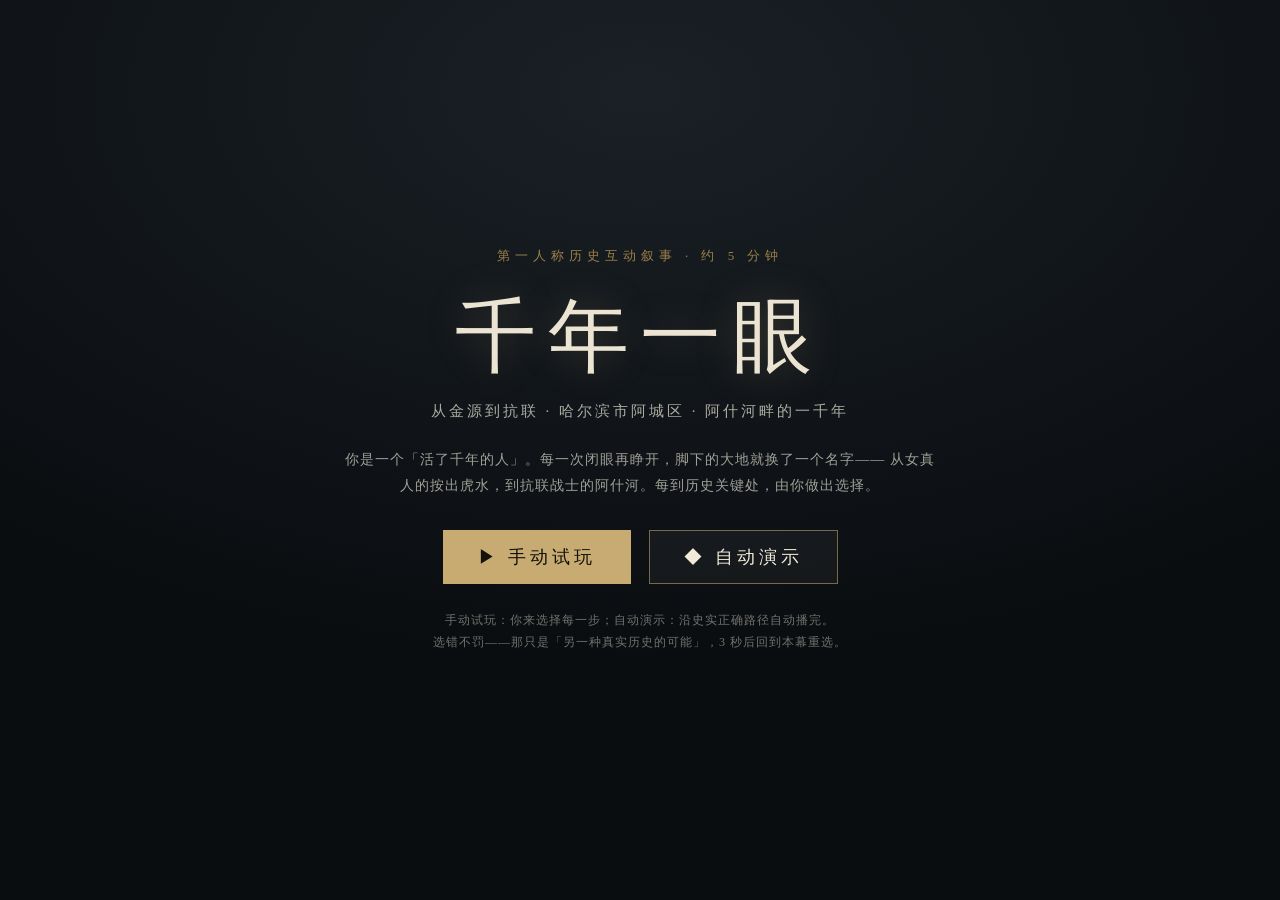
==== game/index.html @ 520c4a63 "fix: window compat & cache bust for act1_3" ====
<!DOCTYPE html>
<html lang="zh-CN">
<head>
<meta charset="UTF-8">
<meta name="viewport" content="width=device-width, initial-scale=1.0, viewport-fit=cover">
<title>千年一眼 · 从金源到抗联</title>
<link rel="stylesheet" href="style.css">
</head>
<body>

<div id="app">
  <!-- 程序化氛围背景（可被 AI 图片替换） -->
  <div id="bg">
    <div id="bgGrad"></div>
    <div id="bgTexture"></div>
    <div id="particles"></div>
  </div>

  <!-- 电影黑边 -->
  <div class="bar top"></div>
  <div class="bar bottom"></div>

  <!-- 场景文字区 -->
  <section id="scene">
    <div id="actTag"></div>
    <div id="speaker"></div>
    <div id="line"></div>
    <div id="sub"></div>
  </section>

  <!-- HUD -->
  <header id="hud">
    <div id="era" class="mono">— · —</div>
    <div id="modeTag"></div>
    <button id="restartBtn" title="回到主菜单">主菜单</button>
  </header>
  <footer id="hudFoot">
    <div id="factbar"></div>
    <div id="plaque">史实依据：金上京遗址 · 玉泉酒厂 · 金代铜镜 · 何延川烈士纪念馆</div>
  </footer>

  <!-- 继续按钮（手动模式） -->
  <button id="nextBtn">▼ 继续</button>

  <!-- 选项区 -->
  <div id="choices"></div>

  <!-- 主菜单 -->
  <div class="overlay" id="menuOverlay">
    <div class="menuBox">
      <div class="menuEyebrow">第一人称历史互动叙事 · 约 5 分钟</div>
      <h1 class="menuTitle">千年一眼</h1>
      <div class="menuSub">从金源到抗联 · 哈尔滨市阿城区 · 阿什河畔的一千年</div>
      <div class="menuIntro">
        你是一个「活了千年的人」。每一次闭眼再睁开，脚下的大地就换了一个名字——
        从女真人的按出虎水，到抗联战士的阿什河。每到历史关键处，由你做出选择。
      </div>
      <div class="menuBtns">
        <button class="bigBtn primary" id="btnManual">▶ 手动试玩</button>
        <button class="bigBtn" id="btnAuto">◆ 自动演示</button>
      </div>
      <div class="menuTip">手动试玩：你来选择每一步；自动演示：沿史实正确路径自动播完。<br>
      选错不罚——那只是「另一种真实历史的可能」，3 秒后回到本幕重选。</div>
    </div>
  </div>

  <!-- 转场黑幕白字 -->
  <div class="overlay" id="transitionOverlay"><div id="transitionText"></div></div>

  <!-- 结局画面 -->
  <div class="overlay" id="endingOverlay">
    <div class="endingBox">
      <div id="endingTag"></div>
      <div id="endingTitle"></div>
      <div id="endingVoice"></div>
      <div id="endingCount"></div>
    </div>
  </div>

  <!-- 片尾 -->
  <div class="overlay" id="creditOverlay">
    <div class="creditBox">
      <div class="creditBig">千年一眼 · 家国永续</div>
      <div class="creditMid">古人筑城立根，先烈浴血守国，我们薪火相传。<br>这就是阿什河的故事，这就是中国的故事。</div>
      <div class="creditFoot">哈尔滨市阿城区 · 金源文化 · 东北抗联文化<br>《千年一眼：从金源到抗联》· 大学生创新创业大赛演示版</div>
    </div>
  </div>
</div>

<script src="data.js"></script>
<script src="game.js"></script>
</body>
</html>
---- game/style.css ----
/* ============ 千年一眼 · 本地互动演示 样式 ============ */
:root {
  --gold: #d8b97a;
  --gold-dim: #9c8048;
  --paper: #ece4d2;
  --ink: #12100c;
  --red: #a0483a;
  --bg-a: #10141a;
  --bg-b: #222a33;
}

* { margin: 0; padding: 0; box-sizing: border-box; }

html, body {
  width: 100%; height: 100%;
  overflow: hidden;
  background: #000;
}

body {
  font-family: "Songti SC", "SimSun", "Noto Serif SC", "STSong", serif;
  color: #f2ead9;
  -webkit-font-smoothing: antialiased;
}

#app { position: fixed; inset: 0; }

.mono { font-family: "Consolas", "Menlo", monospace; letter-spacing: 1px; }

/* ---------- 氛围背景 ---------- */
#bg { position: absolute; inset: 0; z-index: 0; }
/* AI 图片背景层：data.js 的 frames[].img 填入路径后自动启用 */
#bgImg {
  position: absolute; inset: 0; z-index: 1; opacity: 0;
  background-size: cover; background-position: center;
  transition: opacity 1.2s ease;
}
#bgImg.on { opacity: 1; }
.hidden { display: none !important; }
#bgGrad {
  position: absolute; inset: -5%;
  background:
    radial-gradient(120% 90% at 50% 20%, var(--sky) 0%, var(--sky2) 42%, var(--deep) 100%);
  transition: background 1.2s ease;
}
#bgTexture {
  position: absolute; inset: 0;
  opacity: .35;
  background-image:
    repeating-linear-gradient(0deg, rgba(255,255,255,.012) 0 1px, transparent 1px 3px),
    repeating-linear-gradient(90deg, rgba(255,255,255,.008) 0 1px, transparent 1px 5px);
  mix-blend-mode: overlay;
}
#vignette {
  position: absolute; inset: 0; z-index: 2; pointer-events: none;
  background: radial-gradient(120% 100% at 50% 40%, transparent 45%, rgba(0,0,0,.55) 100%);
}
#app::after {
  content: ""; position: absolute; inset: 0; z-index: 3; pointer-events: none;
  background: radial-gradient(120% 100% at 50% 42%, transparent 46%, rgba(0,0,0,.6) 100%);
}

/* 粒子层 */
#particles { position: absolute; inset: 0; z-index: 2; overflow: hidden; pointer-events: none; }
.p { position: absolute; bottom: -3vh; border-radius: 50%; opacity: 0; animation-name: floatUp; animation-iteration-count: infinite; animation-timing-function: linear; }
body.mood-snow .p { background: #fff; box-shadow: 0 0 6px rgba(255,255,255,.4); }
body.mood-rain .p { background: rgba(200,215,230,.5); width: 1px !important; height: 26px !important; border-radius: 0; animation-name: fallRain; }
body.mood-dust .p { background: rgba(190,170,130,.35); box-shadow: none; }
body.mood-ember .p { background: rgba(255,190,90,.55); box-shadow: 0 0 8px rgba(255,170,60,.5); }
body.mood-light .p { background: rgba(255,240,200,.5); box-shadow: 0 0 10px rgba(255,230,170,.5); }
body.mood-mist .p { background: rgba(210,215,225,.08); box-shadow: none; width: 40px !important; height: 40px !important; filter: blur(18px); animation-name: driftMist; }
@keyframes floatUp { 0% { transform: translateY(0) translateX(0); opacity: 0; } 10% { opacity: var(--po,.6);} 90% { opacity: var(--po,.6);} 100% { transform: translateY(-112vh) translateX(4vw); opacity: 0; } }
@keyframes fallRain { 0% { transform: translateY(-10vh) translateX(0); opacity: .5;} 100% { transform: translateY(112vh) translateX(-4vw); opacity: .1;} }
@keyframes driftMist { 0% { transform: translateX(-8vw); opacity: 0;} 15% { opacity: .6;} 85% { opacity: .5;} 100% { transform: translateX(112vw); opacity: 0;} }

/* ---------- 电影黑边 ---------- */
.bar { position: absolute; left: 0; right: 0; height: 6vh; background: #000; z-index: 5; }
.bar.top { top: 0; }
.bar.bottom { bottom: 0; }

/* ---------- HUD ---------- */
#hud { position: absolute; top: 6vh; left: 0; right: 0; height: 5vh; z-index: 6; display: flex; align-items: center; justify-content: space-between; padding: 0 2vw; }
#era { font-size: 14px; color: rgba(216,185,122,.9); background: rgba(0,0,0,.35); padding: 3px 10px; border-left: 2px solid var(--gold); letter-spacing: 1px; }
#modeTag { font-size: 12px; color: rgba(240,235,220,.6); background: rgba(0,0,0,.3); padding: 2px 10px; border-radius: 20px; }
#restartBtn { font-family: inherit; font-size: 12px; color: rgba(240,235,220,.7); background: rgba(0,0,0,.3); border: 1px solid rgba(255,255,255,.18); padding: 3px 12px; cursor: pointer; border-radius: 3px; }
#restartBtn:hover { color: #fff; border-color: var(--gold); }

/* 底部 HUD */
#hudFoot { position: absolute; bottom: 6vh; left: 0; right: 0; z-index: 6; pointer-events: none; }
#factbar { position: absolute; bottom: 2.4vh; width: 100%; text-align: center; font-size: 11px; color: rgba(240,235,220,.5); text-shadow: 0 1px 3px #000; }
#plaque { position: absolute; bottom: 2.4vh; right: 1.4vw; font-size: 10px; letter-spacing: .5px; color: rgba(216,185,122,.55); text-shadow: 0 1px 3px #000; }

/* ---------- 场景文字 ---------- */
#scene {
  position: absolute; inset: 11vh 7vw 11vh; z-index: 4;
  display: flex; flex-direction: column; justify-content: flex-end; align-items: center;
  text-align: center; pointer-events: none;
}
#actTag { margin-bottom: 3vh; font-size: 13px; letter-spacing: 6px; color: rgba(216,185,122,.85); text-shadow: 0 2px 8px #000; }
#speaker { font-size: 17px; letter-spacing: 4px; color: var(--gold); margin-bottom: 1.2vh; text-shadow: 0 2px 6px #000; opacity: 0; transition: opacity .5s; }
#speaker::before { content: "▍"; margin-right: 6px; }
#speaker.show { opacity: 1; }
#line {
  max-width: 86vw; font-size: clamp(20px, 3.4vh, 34px); line-height: 1.7;
  letter-spacing: 2px; min-height: 2.2em; color: #f7f1e3;
  text-shadow: 0 2px 14px rgba(0,0,0,.85), 0 0 30px rgba(0,0,0,.45);
  cursor: pointer;
}
#sub { margin-top: 2.2vh; font-size: 13px; letter-spacing: 2px; color: rgba(240,235,220,.55); text-shadow: 0 1px 5px #000; min-height: 2em; max-width: 70vw; }

/* ---------- 继续按钮 ---------- */
#nextBtn {
  position: absolute; right: 3vw; bottom: 16vh; z-index: 7;
  font-family: inherit; font-size: 15px; color: #f2ead9;
  background: rgba(0,0,0,.4); border: 1px solid rgba(216,185,122,.7);
  padding: 8px 22px; cursor: pointer; letter-spacing: 3px;
  transition: background .2s, border-color .2s, opacity .3s;
}
#nextBtn:hover { background: rgba(216,185,122,.2); }
#nextBtn.hidden { opacity: 0; pointer-events: none; }

/* ---------- 选项 ---------- */
#choices {
  position: absolute; right: 3vw; bottom: 17vh; z-index: 7;
  display: flex; flex-direction: column; gap: 10px; align-items: flex-end;
  max-width: 56vw;
}
.choice {
  font-family: inherit; text-align: right; cursor: pointer;
  background: rgba(8,8,8,.72); color: #f2ead9;
  border: 1px solid rgba(216,185,122,.45); padding: 10px 18px;
  font-size: clamp(13px, 1.7vh, 17px); letter-spacing: 1.5px; line-height: 1.5;
  display: flex; align-items: center; gap: 12px;
  transition: background .18s, transform .18s, border-color .18s;
  opacity: 0; transform: translateX(30px); pointer-events: none;
  box-shadow: 0 4px 16px rgba(0,0,0,.4);
}
.choice.on { opacity: 1; transform: translateX(0); pointer-events: auto; }
.choice:hover { background: rgba(216,185,122,.16); border-color: var(--gold); }
.choice .key {
  flex: none; width: 26px; height: 26px; line-height: 24px; text-align: center;
  border: 1px solid var(--gold); border-radius: 50%;
  font-family: Consolas, Menlo, monospace; font-size: 13px; color: var(--gold);
}
.choice .tag { flex: none; font-size: 11px; letter-spacing: 1px; padding: 2px 8px; border-radius: 2px; white-space: nowrap; }
.tag.good { color: #111; background: var(--gold); }
.tag.bad  { color: #f0d9c0; background: rgba(160,72,58,.85); }
.choice:hover { transform: translateX(-4px); }

/* ---------- 覆盖层通用 ---------- */
.overlay {
  position: absolute; inset: 0; z-index: 20;
  display: flex; align-items: center; justify-content: center;
  opacity: 0; pointer-events: none; transition: opacity .6s ease;
  background: #000;
}
.overlay.show { opacity: 1; pointer-events: auto; }

/* 主菜单 */
#menuOverlay { background: radial-gradient(110% 90% at 50% 10%, #1a2026 0%, #0a0d10 70%); z-index: 30; }
.menuBox { text-align: center; max-width: 680px; padding: 20px; }
.menuEyebrow { font-size: 13px; letter-spacing: 5px; color: var(--gold-dim); margin-bottom: 18px; }
.menuTitle { font-size: clamp(46px, 9vh, 84px); letter-spacing: .14em; font-weight: normal; color: var(--paper); text-shadow: 0 0 40px rgba(216,185,122,.25); margin-bottom: 10px; }
.menuSub { font-size: 15px; letter-spacing: 3px; color: rgba(240,235,220,.7); margin-bottom: 26px; }
.menuIntro { font-size: 14px; line-height: 1.9; color: rgba(240,235,220,.65); letter-spacing: 1px; margin-bottom: 30px; padding: 0 24px; }
.menuBtns { display: flex; gap: 18px; justify-content: center; flex-wrap: wrap; margin-bottom: 26px; }
.bigBtn { font-family: inherit; font-size: 18px; letter-spacing: 4px; padding: 14px 34px; cursor: pointer; color: #f2ead9; background: rgba(255,255,255,.04); border: 1px solid rgba(216,185,122,.5); transition: all .2s; }
.bigBtn:hover { border-color: var(--gold); background: rgba(216,185,122,.14); }
.bigBtn.primary { background: rgba(216,185,122,.92); color: #14100a; border-color: transparent; }
.bigBtn.primary:hover { background: var(--gold); }
.menuTip { font-size: 12px; line-height: 1.8; color: rgba(240,235,220,.45); letter-spacing: 1px; }

/* 转场 */
#transitionOverlay { background: #000; }
#transitionText { color: #f5efe0; font-size: clamp(18px, 3vh, 28px); letter-spacing: 4px; text-align: center; line-height: 2; padding: 0 8vw; }

/* 结局画面 */
#endingOverlay { background: transparent; }
.endingBox { text-align: center; padding: 0 6vw; }
#endingTag { display: inline-block; font-size: 12px; letter-spacing: 3px; padding: 3px 14px; border: 1px solid rgba(216,185,122,.6); color: var(--gold); margin-bottom: 22px; }
#endingTitle { font-size: clamp(30px, 6vh, 54px); letter-spacing: .2em; color: #f5efe0; margin-bottom: 26px; text-shadow: 0 3px 20px #000; }
#endingVoice { font-size: clamp(15px, 2.4vh, 22px); line-height: 2; letter-spacing: 2px; color: rgba(247,241,227,.92); text-shadow: 0 2px 12px #000; min-height: 3em; }
#endingCount { margin-top: 30px; font-size: 13px; letter-spacing: 2px; color: rgba(240,235,220,.55); }

/* 片尾 */
#creditOverlay { background: radial-gradient(120% 90% at 50% 0%, #10161b 0%, #05070a 75%); }
.creditBox { text-align: center; padding: 0 8vw; }
.creditBig { font-size: clamp(30px, 6vh, 56px); letter-spacing: .22em; color: var(--gold); margin-bottom: 30px; }
.creditMid { font-size: clamp(15px, 2.4vh, 22px); line-height: 2.2; letter-spacing: 2px; color: #f0ead9; margin-bottom: 44px; }
.creditFoot { font-size: 13px; line-height: 2; letter-spacing: 2px; color: rgba(240,235,220,.55); }

/* 淡入辅助 */
.fadeIn { animation: fadeIn .7s ease both; }
@keyframes fadeIn { from { opacity: 0; transform: translateY(10px);} to { opacity: 1; transform: none;} }

/* 交互细节 */
#scene { pointer-events: none; }
#line { pointer-events: auto; }
#transitionText { white-space: pre-line; }
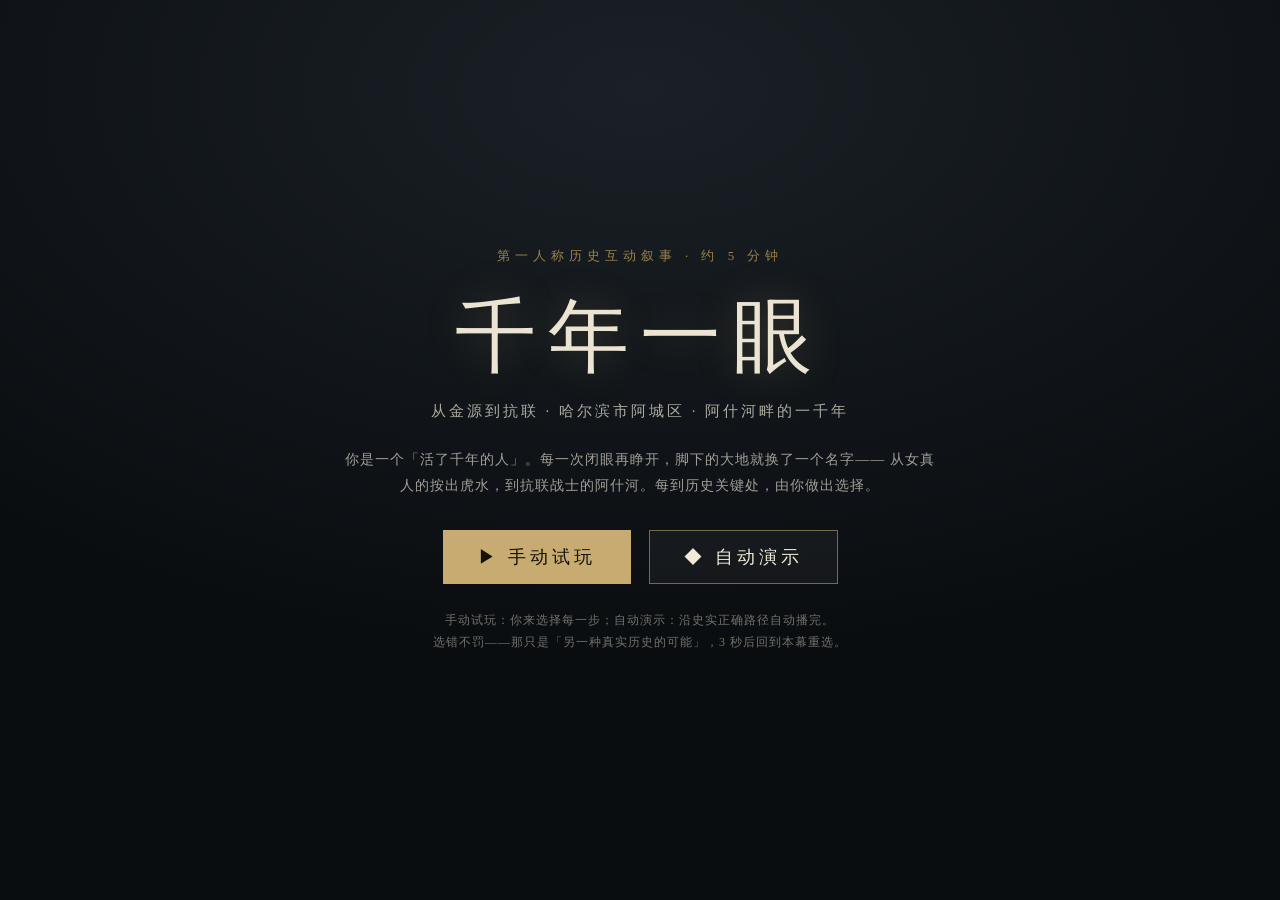
==== commit 40fb4bb6: "fix: remove duplicate act0 titlecard; fix blackout transition flash (cache v5)" ====
--- a/game/index.html
+++ b/game/index.html
@@ -4,6 +4,9 @@
 <meta charset="UTF-8">
 <meta name="viewport" content="width=device-width, initial-scale=1.0, viewport-fit=cover">
 <title>千年一眼 · 从金源到抗联</title>
+<meta http-equiv="Cache-Control" content="no-cache, no-store, must-revalidate">
+<meta http-equiv="Pragma" content="no-cache">
+<meta http-equiv="Expires" content="0">
 <link rel="stylesheet" href="style.css">
 </head>
 <body>
@@ -87,7 +90,7 @@
   </div>
 </div>
 
-<script src="data.js"></script>
-<script src="game.js"></script>
+<script src="data.js?v=6"></script>
+<script src="game.js?v=6"></script>
 </body>
 </html>
--- a/game/style.css
+++ b/game/style.css
@@ -1,199 +1,296 @@
-/* ============ 千年一眼 · 本地互动演示 样式 ============ */
-:root {
-  --gold: #d8b97a;
-  --gold-dim: #9c8048;
-  --paper: #ece4d2;
-  --ink: #12100c;
-  --red: #a0483a;
-  --bg-a: #10141a;
-  --bg-b: #222a33;
-}
-
-* { margin: 0; padding: 0; box-sizing: border-box; }
-
-html, body {
-  width: 100%; height: 100%;
-  overflow: hidden;
-  background: #000;
-}
-
-body {
-  font-family: "Songti SC", "SimSun", "Noto Serif SC", "STSong", serif;
-  color: #f2ead9;
-  -webkit-font-smoothing: antialiased;
-}
-
-#app { position: fixed; inset: 0; }
-
-.mono { font-family: "Consolas", "Menlo", monospace; letter-spacing: 1px; }
-
-/* ---------- 氛围背景 ---------- */
-#bg { position: absolute; inset: 0; z-index: 0; }
-/* AI 图片背景层：data.js 的 frames[].img 填入路径后自动启用 */
-#bgImg {
-  position: absolute; inset: 0; z-index: 1; opacity: 0;
-  background-size: cover; background-position: center;
-  transition: opacity 1.2s ease;
-}
-#bgImg.on { opacity: 1; }
-.hidden { display: none !important; }
-#bgGrad {
-  position: absolute; inset: -5%;
-  background:
-    radial-gradient(120% 90% at 50% 20%, var(--sky) 0%, var(--sky2) 42%, var(--deep) 100%);
-  transition: background 1.2s ease;
-}
-#bgTexture {
-  position: absolute; inset: 0;
-  opacity: .35;
-  background-image:
-    repeating-linear-gradient(0deg, rgba(255,255,255,.012) 0 1px, transparent 1px 3px),
-    repeating-linear-gradient(90deg, rgba(255,255,255,.008) 0 1px, transparent 1px 5px);
-  mix-blend-mode: overlay;
-}
-#vignette {
-  position: absolute; inset: 0; z-index: 2; pointer-events: none;
-  background: radial-gradient(120% 100% at 50% 40%, transparent 45%, rgba(0,0,0,.55) 100%);
-}
-#app::after {
-  content: ""; position: absolute; inset: 0; z-index: 3; pointer-events: none;
-  background: radial-gradient(120% 100% at 50% 42%, transparent 46%, rgba(0,0,0,.6) 100%);
-}
-
-/* 粒子层 */
-#particles { position: absolute; inset: 0; z-index: 2; overflow: hidden; pointer-events: none; }
-.p { position: absolute; bottom: -3vh; border-radius: 50%; opacity: 0; animation-name: floatUp; animation-iteration-count: infinite; animation-timing-function: linear; }
-body.mood-snow .p { background: #fff; box-shadow: 0 0 6px rgba(255,255,255,.4); }
-body.mood-rain .p { background: rgba(200,215,230,.5); width: 1px !important; height: 26px !important; border-radius: 0; animation-name: fallRain; }
-body.mood-dust .p { background: rgba(190,170,130,.35); box-shadow: none; }
-body.mood-ember .p { background: rgba(255,190,90,.55); box-shadow: 0 0 8px rgba(255,170,60,.5); }
-body.mood-light .p { background: rgba(255,240,200,.5); box-shadow: 0 0 10px rgba(255,230,170,.5); }
-body.mood-mist .p { background: rgba(210,215,225,.08); box-shadow: none; width: 40px !important; height: 40px !important; filter: blur(18px); animation-name: driftMist; }
-@keyframes floatUp { 0% { transform: translateY(0) translateX(0); opacity: 0; } 10% { opacity: var(--po,.6);} 90% { opacity: var(--po,.6);} 100% { transform: translateY(-112vh) translateX(4vw); opacity: 0; } }
-@keyframes fallRain { 0% { transform: translateY(-10vh) translateX(0); opacity: .5;} 100% { transform: translateY(112vh) translateX(-4vw); opacity: .1;} }
-@keyframes driftMist { 0% { transform: translateX(-8vw); opacity: 0;} 15% { opacity: .6;} 85% { opacity: .5;} 100% { transform: translateX(112vw); opacity: 0;} }
-
-/* ---------- 电影黑边 ---------- */
-.bar { position: absolute; left: 0; right: 0; height: 6vh; background: #000; z-index: 5; }
-.bar.top { top: 0; }
-.bar.bottom { bottom: 0; }
-
-/* ---------- HUD ---------- */
-#hud { position: absolute; top: 6vh; left: 0; right: 0; height: 5vh; z-index: 6; display: flex; align-items: center; justify-content: space-between; padding: 0 2vw; }
-#era { font-size: 14px; color: rgba(216,185,122,.9); background: rgba(0,0,0,.35); padding: 3px 10px; border-left: 2px solid var(--gold); letter-spacing: 1px; }
-#modeTag { font-size: 12px; color: rgba(240,235,220,.6); background: rgba(0,0,0,.3); padding: 2px 10px; border-radius: 20px; }
-#restartBtn { font-family: inherit; font-size: 12px; color: rgba(240,235,220,.7); background: rgba(0,0,0,.3); border: 1px solid rgba(255,255,255,.18); padding: 3px 12px; cursor: pointer; border-radius: 3px; }
-#restartBtn:hover { color: #fff; border-color: var(--gold); }
-
-/* 底部 HUD */
-#hudFoot { position: absolute; bottom: 6vh; left: 0; right: 0; z-index: 6; pointer-events: none; }
-#factbar { position: absolute; bottom: 2.4vh; width: 100%; text-align: center; font-size: 11px; color: rgba(240,235,220,.5); text-shadow: 0 1px 3px #000; }
-#plaque { position: absolute; bottom: 2.4vh; right: 1.4vw; font-size: 10px; letter-spacing: .5px; color: rgba(216,185,122,.55); text-shadow: 0 1px 3px #000; }
-
-/* ---------- 场景文字 ---------- */
-#scene {
-  position: absolute; inset: 11vh 7vw 11vh; z-index: 4;
-  display: flex; flex-direction: column; justify-content: flex-end; align-items: center;
-  text-align: center; pointer-events: none;
-}
-#actTag { margin-bottom: 3vh; font-size: 13px; letter-spacing: 6px; color: rgba(216,185,122,.85); text-shadow: 0 2px 8px #000; }
-#speaker { font-size: 17px; letter-spacing: 4px; color: var(--gold); margin-bottom: 1.2vh; text-shadow: 0 2px 6px #000; opacity: 0; transition: opacity .5s; }
-#speaker::before { content: "▍"; margin-right: 6px; }
-#speaker.show { opacity: 1; }
-#line {
-  max-width: 86vw; font-size: clamp(20px, 3.4vh, 34px); line-height: 1.7;
-  letter-spacing: 2px; min-height: 2.2em; color: #f7f1e3;
-  text-shadow: 0 2px 14px rgba(0,0,0,.85), 0 0 30px rgba(0,0,0,.45);
-  cursor: pointer;
-}
-#sub { margin-top: 2.2vh; font-size: 13px; letter-spacing: 2px; color: rgba(240,235,220,.55); text-shadow: 0 1px 5px #000; min-height: 2em; max-width: 70vw; }
-
-/* ---------- 继续按钮 ---------- */
-#nextBtn {
-  position: absolute; right: 3vw; bottom: 16vh; z-index: 7;
-  font-family: inherit; font-size: 15px; color: #f2ead9;
-  background: rgba(0,0,0,.4); border: 1px solid rgba(216,185,122,.7);
-  padding: 8px 22px; cursor: pointer; letter-spacing: 3px;
-  transition: background .2s, border-color .2s, opacity .3s;
-}
-#nextBtn:hover { background: rgba(216,185,122,.2); }
-#nextBtn.hidden { opacity: 0; pointer-events: none; }
-
-/* ---------- 选项 ---------- */
-#choices {
-  position: absolute; right: 3vw; bottom: 17vh; z-index: 7;
-  display: flex; flex-direction: column; gap: 10px; align-items: flex-end;
-  max-width: 56vw;
-}
-.choice {
-  font-family: inherit; text-align: right; cursor: pointer;
-  background: rgba(8,8,8,.72); color: #f2ead9;
-  border: 1px solid rgba(216,185,122,.45); padding: 10px 18px;
-  font-size: clamp(13px, 1.7vh, 17px); letter-spacing: 1.5px; line-height: 1.5;
-  display: flex; align-items: center; gap: 12px;
-  transition: background .18s, transform .18s, border-color .18s;
-  opacity: 0; transform: translateX(30px); pointer-events: none;
-  box-shadow: 0 4px 16px rgba(0,0,0,.4);
-}
-.choice.on { opacity: 1; transform: translateX(0); pointer-events: auto; }
-.choice:hover { background: rgba(216,185,122,.16); border-color: var(--gold); }
-.choice .key {
-  flex: none; width: 26px; height: 26px; line-height: 24px; text-align: center;
-  border: 1px solid var(--gold); border-radius: 50%;
-  font-family: Consolas, Menlo, monospace; font-size: 13px; color: var(--gold);
-}
-.choice .tag { flex: none; font-size: 11px; letter-spacing: 1px; padding: 2px 8px; border-radius: 2px; white-space: nowrap; }
-.tag.good { color: #111; background: var(--gold); }
-.tag.bad  { color: #f0d9c0; background: rgba(160,72,58,.85); }
-.choice:hover { transform: translateX(-4px); }
-
-/* ---------- 覆盖层通用 ---------- */
-.overlay {
-  position: absolute; inset: 0; z-index: 20;
-  display: flex; align-items: center; justify-content: center;
-  opacity: 0; pointer-events: none; transition: opacity .6s ease;
-  background: #000;
-}
-.overlay.show { opacity: 1; pointer-events: auto; }
-
-/* 主菜单 */
-#menuOverlay { background: radial-gradient(110% 90% at 50% 10%, #1a2026 0%, #0a0d10 70%); z-index: 30; }
-.menuBox { text-align: center; max-width: 680px; padding: 20px; }
-.menuEyebrow { font-size: 13px; letter-spacing: 5px; color: var(--gold-dim); margin-bottom: 18px; }
-.menuTitle { font-size: clamp(46px, 9vh, 84px); letter-spacing: .14em; font-weight: normal; color: var(--paper); text-shadow: 0 0 40px rgba(216,185,122,.25); margin-bottom: 10px; }
-.menuSub { font-size: 15px; letter-spacing: 3px; color: rgba(240,235,220,.7); margin-bottom: 26px; }
-.menuIntro { font-size: 14px; line-height: 1.9; color: rgba(240,235,220,.65); letter-spacing: 1px; margin-bottom: 30px; padding: 0 24px; }
-.menuBtns { display: flex; gap: 18px; justify-content: center; flex-wrap: wrap; margin-bottom: 26px; }
-.bigBtn { font-family: inherit; font-size: 18px; letter-spacing: 4px; padding: 14px 34px; cursor: pointer; color: #f2ead9; background: rgba(255,255,255,.04); border: 1px solid rgba(216,185,122,.5); transition: all .2s; }
-.bigBtn:hover { border-color: var(--gold); background: rgba(216,185,122,.14); }
-.bigBtn.primary { background: rgba(216,185,122,.92); color: #14100a; border-color: transparent; }
-.bigBtn.primary:hover { background: var(--gold); }
-.menuTip { font-size: 12px; line-height: 1.8; color: rgba(240,235,220,.45); letter-spacing: 1px; }
-
-/* 转场 */
-#transitionOverlay { background: #000; }
-#transitionText { color: #f5efe0; font-size: clamp(18px, 3vh, 28px); letter-spacing: 4px; text-align: center; line-height: 2; padding: 0 8vw; }
-
-/* 结局画面 */
-#endingOverlay { background: transparent; }
-.endingBox { text-align: center; padding: 0 6vw; }
-#endingTag { display: inline-block; font-size: 12px; letter-spacing: 3px; padding: 3px 14px; border: 1px solid rgba(216,185,122,.6); color: var(--gold); margin-bottom: 22px; }
-#endingTitle { font-size: clamp(30px, 6vh, 54px); letter-spacing: .2em; color: #f5efe0; margin-bottom: 26px; text-shadow: 0 3px 20px #000; }
-#endingVoice { font-size: clamp(15px, 2.4vh, 22px); line-height: 2; letter-spacing: 2px; color: rgba(247,241,227,.92); text-shadow: 0 2px 12px #000; min-height: 3em; }
-#endingCount { margin-top: 30px; font-size: 13px; letter-spacing: 2px; color: rgba(240,235,220,.55); }
-
-/* 片尾 */
-#creditOverlay { background: radial-gradient(120% 90% at 50% 0%, #10161b 0%, #05070a 75%); }
-.creditBox { text-align: center; padding: 0 8vw; }
-.creditBig { font-size: clamp(30px, 6vh, 56px); letter-spacing: .22em; color: var(--gold); margin-bottom: 30px; }
-.creditMid { font-size: clamp(15px, 2.4vh, 22px); line-height: 2.2; letter-spacing: 2px; color: #f0ead9; margin-bottom: 44px; }
-.creditFoot { font-size: 13px; line-height: 2; letter-spacing: 2px; color: rgba(240,235,220,.55); }
-
-/* 淡入辅助 */
-.fadeIn { animation: fadeIn .7s ease both; }
-@keyframes fadeIn { from { opacity: 0; transform: translateY(10px);} to { opacity: 1; transform: none;} }
-
-/* 交互细节 */
-#scene { pointer-events: none; }
-#line { pointer-events: auto; }
-#transitionText { white-space: pre-line; }
+/* ============ 千年一眼 · 本地互动演示 样式 ============ */
+:root {
+  --gold: #d8b97a;
+  --gold-dim: #9c8048;
+  --paper: #ece4d2;
+  --ink: #12100c;
+  --red: #a0483a;
+  --bg-a: #10141a;
+  --bg-b: #222a33;
+
+  /* 设备安全区（刘海 / 圆角 / 底部指示条），需 viewport-fit=cover */
+  --safe-t: env(safe-area-inset-top, 0px);
+  --safe-b: env(safe-area-inset-bottom, 0px);
+  --safe-l: env(safe-area-inset-left, 0px);
+  --safe-r: env(safe-area-inset-right, 0px);
+
+  /* 版式关键间距：统一由变量驱动，媒体查询覆盖变量即可整体缩放 */
+  --bar-h: 6vh;        /* 电影黑边高度 */
+  --hud-t: 6vh;        /* 顶部 HUD 距顶 */
+  --hud-h: 5vh;        /* HUD 高度 */
+  --scene-t: 11vh;     /* 场景文字区上边距 */
+  --scene-b: 11vh;     /* 场景文字区下边距 */
+  --side-pad: 7vw;     /* 场景文字区左右边距 */
+  --ui-b: 16vh;        /* 按钮/选项距底 */
+}
+
+* { margin: 0; padding: 0; box-sizing: border-box; }
+
+html, body {
+  width: 100%; height: 100%;
+  overflow: hidden;
+  overscroll-behavior: none;
+  background: #000;
+}
+/* iOS Safari 等动态视口：地址栏收放时以可见高度为准，避免底部跳动/裁切 */
+@supports (height: 100dvh) {
+  html, body { height: 100dvh; }
+}
+
+body {
+  font-family: "Songti SC", "SimSun", "Noto Serif SC", "STSong", serif;
+  color: #f2ead9;
+  -webkit-font-smoothing: antialiased;
+  -webkit-text-size-adjust: 100%;
+  text-size-adjust: 100%;
+  touch-action: manipulation;   /* 去掉双击缩放延迟，交互更跟手 */
+}
+
+#app { position: fixed; inset: 0; }
+
+.mono { font-family: "Consolas", "Menlo", monospace; letter-spacing: 1px; }
+
+/* ---------- 氛围背景 ---------- */
+#bg { position: absolute; inset: 0; z-index: 0; }
+/* AI 图片背景层（双图层）：data.js 的 frames[].img 填入路径后自动启用，换帧交叉淡入 */
+#bgImg, #bgImgB {
+  position: absolute; inset: 0; z-index: 1; opacity: 0;
+  background-size: cover; background-position: center;
+  transition: opacity .9s ease;
+  will-change: opacity;
+}
+#bgImg.on, #bgImgB.on { opacity: 1; }
+.hidden { display: none !important; }
+#bgGrad {
+  position: absolute; inset: -5%;
+  background:
+    radial-gradient(120% 90% at 50% 20%, var(--sky) 0%, var(--sky2) 42%, var(--deep) 100%);
+  transition: opacity 1s ease, background 1.2s ease;
+}
+#bgTexture {
+  position: absolute; inset: 0;
+  opacity: .35;
+  background-image:
+    repeating-linear-gradient(0deg, rgba(255,255,255,.012) 0 1px, transparent 1px 3px),
+    repeating-linear-gradient(90deg, rgba(255,255,255,.008) 0 1px, transparent 1px 5px);
+  mix-blend-mode: overlay;
+}
+#vignette {
+  position: absolute; inset: 0; z-index: 2; pointer-events: none;
+  background: radial-gradient(120% 100% at 50% 40%, transparent 45%, rgba(0,0,0,.55) 100%);
+}
+#app::after {
+  content: ""; position: absolute; inset: 0; z-index: 3; pointer-events: none;
+  background: radial-gradient(120% 100% at 50% 42%, transparent 46%, rgba(0,0,0,.6) 100%);
+}
+
+/* 粒子层 */
+#particles { position: absolute; inset: 0; z-index: 2; overflow: hidden; pointer-events: none; }
+.p { position: absolute; bottom: -3vh; border-radius: 50%; opacity: 0; animation-name: floatUp; animation-iteration-count: infinite; animation-timing-function: linear; }
+body.mood-snow .p { background: #fff; box-shadow: 0 0 6px rgba(255,255,255,.4); }
+body.mood-rain .p { background: rgba(200,215,230,.5); width: 1px !important; height: 26px !important; border-radius: 0; animation-name: fallRain; }
+body.mood-dust .p { background: rgba(190,170,130,.35); box-shadow: none; }
+body.mood-ember .p { background: rgba(255,190,90,.55); box-shadow: 0 0 8px rgba(255,170,60,.5); }
+body.mood-light .p { background: rgba(255,240,200,.5); box-shadow: 0 0 10px rgba(255,230,170,.5); }
+body.mood-mist .p { background: rgba(210,215,225,.08); box-shadow: none; width: 40px !important; height: 40px !important; filter: blur(18px); animation-name: driftMist; }
+@keyframes floatUp { 0% { transform: translateY(0) translateX(0); opacity: 0; } 10% { opacity: var(--po,.6);} 90% { opacity: var(--po,.6);} 100% { transform: translateY(-112vh) translateX(4vw); opacity: 0; } }
+@keyframes fallRain { 0% { transform: translateY(-10vh) translateX(0); opacity: .5;} 100% { transform: translateY(112vh) translateX(-4vw); opacity: .1;} }
+@keyframes driftMist { 0% { transform: translateX(-8vw); opacity: 0;} 15% { opacity: .6;} 85% { opacity: .5;} 100% { transform: translateX(112vw); opacity: 0;} }
+
+/* ---------- 电影黑边 ---------- */
+.bar { position: absolute; left: 0; right: 0; height: var(--bar-h); background: #000; z-index: 5; }
+.bar.top { top: 0; }
+.bar.bottom { bottom: 0; }
+
+/* ---------- HUD ---------- */
+#hud {
+  position: absolute; top: var(--hud-t); left: 0; right: 0; height: var(--hud-h); z-index: 6;
+  display: flex; align-items: center; justify-content: space-between;
+  gap: 8px;
+  padding: 0 max(2vw, var(--safe-l)) 0 max(2vw, var(--safe-r));
+}
+#era { font-size: 14px; color: rgba(216,185,122,.9); background: rgba(0,0,0,.35); padding: 3px 10px; border-left: 2px solid var(--gold); letter-spacing: 1px; flex: none; white-space: nowrap; }
+#modeTag { font-size: 12px; color: rgba(240,235,220,.6); background: rgba(0,0,0,.3); padding: 2px 10px; border-radius: 20px; flex: none; white-space: nowrap; }
+#restartBtn { font-family: inherit; font-size: 12px; color: rgba(240,235,220,.7); background: rgba(0,0,0,.3); border: 1px solid rgba(255,255,255,.18); padding: 3px 12px; cursor: pointer; border-radius: 3px; flex: none; white-space: nowrap; }
+#restartBtn:hover { color: #fff; border-color: var(--gold); }
+/* 极窄屏：自动隐藏中间模式标签，保留必要按钮 */
+@media (max-width: 360px) {
+  #modeTag { display: none; }
+}
+
+/* 底部 HUD */
+#hudFoot { position: absolute; bottom: var(--bar-h); left: 0; right: 0; z-index: 6; pointer-events: none; }
+#factbar { position: absolute; bottom: 2.4vh; width: 100%; text-align: center; font-size: 11px; color: rgba(240,235,220,.5); text-shadow: 0 1px 3px #000; padding: 0 max(2vw, var(--safe-l)) 0 max(2vw, var(--safe-r)); box-sizing: border-box; }
+#plaque { position: absolute; bottom: 2.4vh; right: max(1.4vw, var(--safe-r)); font-size: 10px; letter-spacing: .5px; color: rgba(216,185,122,.55); text-shadow: 0 1px 3px #000; white-space: nowrap; }
+/* 手机窄屏：底部铭牌容易与史实栏重叠，改为隐藏（不影响游玩） */
+@media (max-width: 480px) {
+  #plaque { display: none; }
+}
+
+/* ---------- 场景文字 ---------- */
+#scene {
+  position: absolute;
+  inset: calc(var(--scene-t) + var(--safe-t)) max(var(--side-pad), var(--safe-r))
+          calc(var(--scene-b) + var(--safe-b)) max(var(--side-pad), var(--safe-l));
+  z-index: 4;
+  display: flex; flex-direction: column; justify-content: flex-end; align-items: center;
+  text-align: center; pointer-events: none;
+}
+#actTag { margin-bottom: 3vh; font-size: 13px; letter-spacing: 6px; color: rgba(216,185,122,.85); text-shadow: 0 2px 8px #000; }
+#speaker { font-size: 17px; letter-spacing: 4px; color: var(--gold); margin-bottom: 1.2vh; text-shadow: 0 2px 6px #000; opacity: 0; transition: opacity .5s; }
+#speaker::before { content: "▍"; margin-right: 6px; }
+#speaker.show { opacity: 1; }
+#line {
+  max-width: min(86vw, 1200px); font-size: clamp(20px, 3.6vh, 34px); line-height: 1.7;
+  letter-spacing: 2px; min-height: 2.2em; color: #f7f1e3;
+  text-shadow: 0 2px 14px rgba(0,0,0,.85), 0 0 30px rgba(0,0,0,.45);
+  cursor: pointer;
+}
+#sub { margin-top: 2.2vh; font-size: 13px; letter-spacing: 2px; color: rgba(240,235,220,.55); text-shadow: 0 1px 5px #000; min-height: 2em; max-width: min(70vw, 900px); }
+
+/* ---------- 继续按钮 ---------- */
+#nextBtn {
+  /* z=25：高于标题卡/转场/结局遮罩(20)，这些阶段也能点“继续”；低于主菜单(30) */
+  position: absolute; right: max(3vw, var(--safe-r)); bottom: calc(var(--ui-b) + var(--safe-b)); z-index: 25;
+  font-family: inherit; font-size: 15px; color: #f2ead9;
+  background: rgba(0,0,0,.4); border: 1px solid rgba(216,185,122,.7);
+  padding: 8px 22px; cursor: pointer; letter-spacing: 3px;
+  transition: background .2s, border-color .2s, opacity .3s;
+}
+#nextBtn:hover { background: rgba(216,185,122,.2); }
+#nextBtn.hidden { opacity: 0; pointer-events: none; }
+
+/* ---------- 选项 ---------- */
+#choices {
+  position: absolute; right: max(3vw, var(--safe-r)); bottom: calc(var(--ui-b) + 2vh + var(--safe-b)); z-index: 7;
+  display: flex; flex-direction: column; gap: 10px; align-items: flex-end;
+  max-width: 56vw;
+}
+.choice {
+  font-family: inherit; text-align: right; cursor: pointer;
+  background: rgba(8,8,8,.72); color: #f2ead9;
+  border: 1px solid rgba(216,185,122,.45); padding: 10px 18px;
+  font-size: clamp(13px, 1.7vh, 17px); letter-spacing: 1.5px; line-height: 1.5;
+  display: flex; align-items: center; gap: 12px;
+  transition: background .18s, transform .18s, border-color .18s;
+  opacity: 0; transform: translateX(30px); pointer-events: none;
+  box-shadow: 0 4px 16px rgba(0,0,0,.4);
+}
+.choice.on { opacity: 1; transform: translateX(0); pointer-events: auto; }
+.choice:hover { background: rgba(216,185,122,.16); border-color: var(--gold); }
+.choice .label { flex: 1; text-align: left; }
+.choice .key {
+  flex: none; width: 26px; height: 26px; line-height: 24px; text-align: center;
+  border: 1px solid var(--gold); border-radius: 50%;
+  font-family: Consolas, Menlo, monospace; font-size: 13px; color: var(--gold);
+}
+.choice .tag { flex: none; font-size: 11px; letter-spacing: 1px; padding: 2px 8px; border-radius: 2px; white-space: nowrap; }
+.tag.good { color: #111; background: var(--gold); }
+.tag.bad  { color: #f0d9c0; background: rgba(160,72,58,.85); }
+.choice:hover { transform: translateX(-4px); }
+
+/* ---------- 覆盖层通用 ---------- */
+.overlay {
+  position: absolute; inset: 0; z-index: 20;
+  display: flex;
+  opacity: 0; pointer-events: none; transition: opacity .6s ease;
+  background: #000;
+  overflow-x: hidden; overflow-y: auto;   /* 内容超高时可滚动，兜底矮窗口 */
+  padding-top: var(--safe-t); padding-bottom: var(--safe-b);
+}
+.overlay.show { opacity: 1; pointer-events: auto; }
+/* flex + margin:auto 实现居中；内容超过视口时自动贴顶可滚动，不裁切顶部 */
+.menuBox, .endingBox, .creditBox, #transitionText { margin: auto; }
+
+/* 主菜单 */
+#menuOverlay { background: radial-gradient(110% 90% at 50% 10%, #1a2026 0%, #0a0d10 70%); z-index: 30; }
+.menuBox { text-align: center; max-width: 680px; padding: 20px; width: min(94vw, 680px); }
+.menuEyebrow { font-size: 13px; letter-spacing: 5px; color: var(--gold-dim); margin-bottom: 18px; }
+.menuTitle { font-size: clamp(46px, 9vh, 84px); letter-spacing: .14em; font-weight: normal; color: var(--paper); text-shadow: 0 0 40px rgba(216,185,122,.25); margin-bottom: 10px; }
+.menuSub { font-size: 15px; letter-spacing: 3px; color: rgba(240,235,220,.7); margin-bottom: 26px; }
+.menuIntro { font-size: 14px; line-height: 1.9; color: rgba(240,235,220,.65); letter-spacing: 1px; margin-bottom: 30px; padding: 0 24px; }
+.menuBtns { display: flex; gap: 18px; justify-content: center; flex-wrap: wrap; margin-bottom: 26px; }
+.bigBtn { font-family: inherit; font-size: 18px; letter-spacing: 4px; padding: 14px 34px; cursor: pointer; color: #f2ead9; background: rgba(255,255,255,.04); border: 1px solid rgba(216,185,122,.5); transition: all .2s; }
+.bigBtn:hover { border-color: var(--gold); background: rgba(216,185,122,.14); }
+.bigBtn.primary { background: rgba(216,185,122,.92); color: #14100a; border-color: transparent; }
+.bigBtn.primary:hover { background: var(--gold); }
+.menuTip { font-size: 12px; line-height: 1.8; color: rgba(240,235,220,.45); letter-spacing: 1px; }
+
+/* 转场 */
+#transitionOverlay { background: #000; }
+#transitionText { color: #f5efe0; font-size: clamp(18px, 3vh, 28px); letter-spacing: 4px; text-align: center; line-height: 2; padding: 0 8vw; width: 100%; box-sizing: border-box; }
+
+/* 结局画面 */
+#endingOverlay { background: transparent; }
+.endingBox { text-align: center; padding: 0 max(6vw, var(--safe-l)) 0 max(6vw, var(--safe-r)); width: 100%; box-sizing: border-box; }
+#endingTag { display: inline-block; font-size: 12px; letter-spacing: 3px; padding: 3px 14px; border: 1px solid rgba(216,185,122,.6); color: var(--gold); margin-bottom: 22px; }
+#endingTitle { font-size: clamp(30px, 6vh, 54px); letter-spacing: .2em; color: #f5efe0; margin-bottom: 26px; text-shadow: 0 3px 20px #000; }
+#endingVoice { font-size: clamp(15px, 2.4vh, 22px); line-height: 2; letter-spacing: 2px; color: rgba(247,241,227,.92); text-shadow: 0 2px 12px #000; min-height: 3em; }
+#endingCount { margin-top: 30px; font-size: 13px; letter-spacing: 2px; color: rgba(240,235,220,.55); }
+
+/* 片尾 */
+#creditOverlay { background: radial-gradient(120% 90% at 50% 0%, #10161b 0%, #05070a 75%); }
+.creditBox { text-align: center; padding: 0 8vw; width: 100%; box-sizing: border-box; }
+.creditBig { font-size: clamp(30px, 6vh, 56px); letter-spacing: .22em; color: var(--gold); margin-bottom: 30px; }
+.creditMid { font-size: clamp(15px, 2.4vh, 22px); line-height: 2.2; letter-spacing: 2px; color: #f0ead9; margin-bottom: 44px; }
+.creditFoot { font-size: 13px; line-height: 2; letter-spacing: 2px; color: rgba(240,235,220,.55); }
+
+/* 淡入辅助 */
+.fadeIn { animation: fadeIn .7s ease both; }
+@keyframes fadeIn { from { opacity: 0; transform: translateY(10px);} to { opacity: 1; transform: none;} }
+/* 文字/字幕轻淡入（不位移，避免视觉跳动） */
+.fadeSoft { animation: fadeSoft .55s ease both; }
+@keyframes fadeSoft { from { opacity: 0; } to { opacity: 1; } }
+
+/* 交互细节 */
+#scene { pointer-events: none; }
+#line { pointer-events: auto; }
+#transitionText { white-space: pre-line; }
+
+/* ================= 窗口与移动端兼容 ================= */
+
+/* 手机竖屏窄屏：选项改为近全宽卡片，触控区域更大 */
+@media (max-width: 600px) and (orientation: portrait) {
+  #choices { left: max(4vw, var(--safe-l)); right: max(4vw, var(--safe-r)); max-width: none; align-items: stretch; }
+  .choice { text-align: left; justify-content: flex-start; padding: 12px 16px; }
+  .choice:hover { transform: none; }
+}
+
+/* 扁窗口 / 横屏手机：压低上下留白，避免 HUD 与文字、按钮互压 */
+@media (orientation: landscape) and (max-height: 560px) {
+  :root {
+    --bar-h: 2.5vh;
+    --hud-t: 2.5vh;
+    --scene-t: 8vh;
+    --scene-b: 8vh;
+    --side-pad: 5vw;
+    --ui-b: 8vh;
+  }
+  #factbar { bottom: 1.6vh; }
+  #line { font-size: clamp(17px, 4vh, 26px); line-height: 1.55; min-height: 1.6em; }
+  #nextBtn { font-size: 13px; padding: 6px 16px; letter-spacing: 2px; }
+  #choices { gap: 8px; }
+  .choice { padding: 8px 14px; }
+  .menuTitle { font-size: clamp(34px, 11vh, 56px); }
+  .menuIntro { margin-bottom: 18px; }
+  .menuBtns { margin-bottom: 14px; }
+  .bigBtn { padding: 10px 26px; font-size: 16px; }
+  #endingVoice { min-height: 2em; }
+  #endingCount { margin-top: 16px; }
+}
+
+/* 桌面很小的独立窗口（如 <400×520）：整体缩小留白，保证不溢出 */
+@media (max-width: 420px) and (max-height: 620px) {
+  :root {
+    --bar-h: 4vh;
+    --hud-t: 4vh;
+    --scene-t: 10vh;
+    --scene-b: 10vh;
+    --ui-b: 11vh;
+  }
+  .menuTitle { font-size: clamp(30px, 10vh, 46px); }
+  .menuEyebrow, .menuSub { margin-bottom: 12px; }
+  .menuIntro { font-size: 13px; line-height: 1.7; margin-bottom: 16px; padding: 0 6px; }
+  .bigBtn { padding: 10px 20px; font-size: 15px; }
+  .menuBtns { gap: 10px; margin-bottom: 12px; }
+}
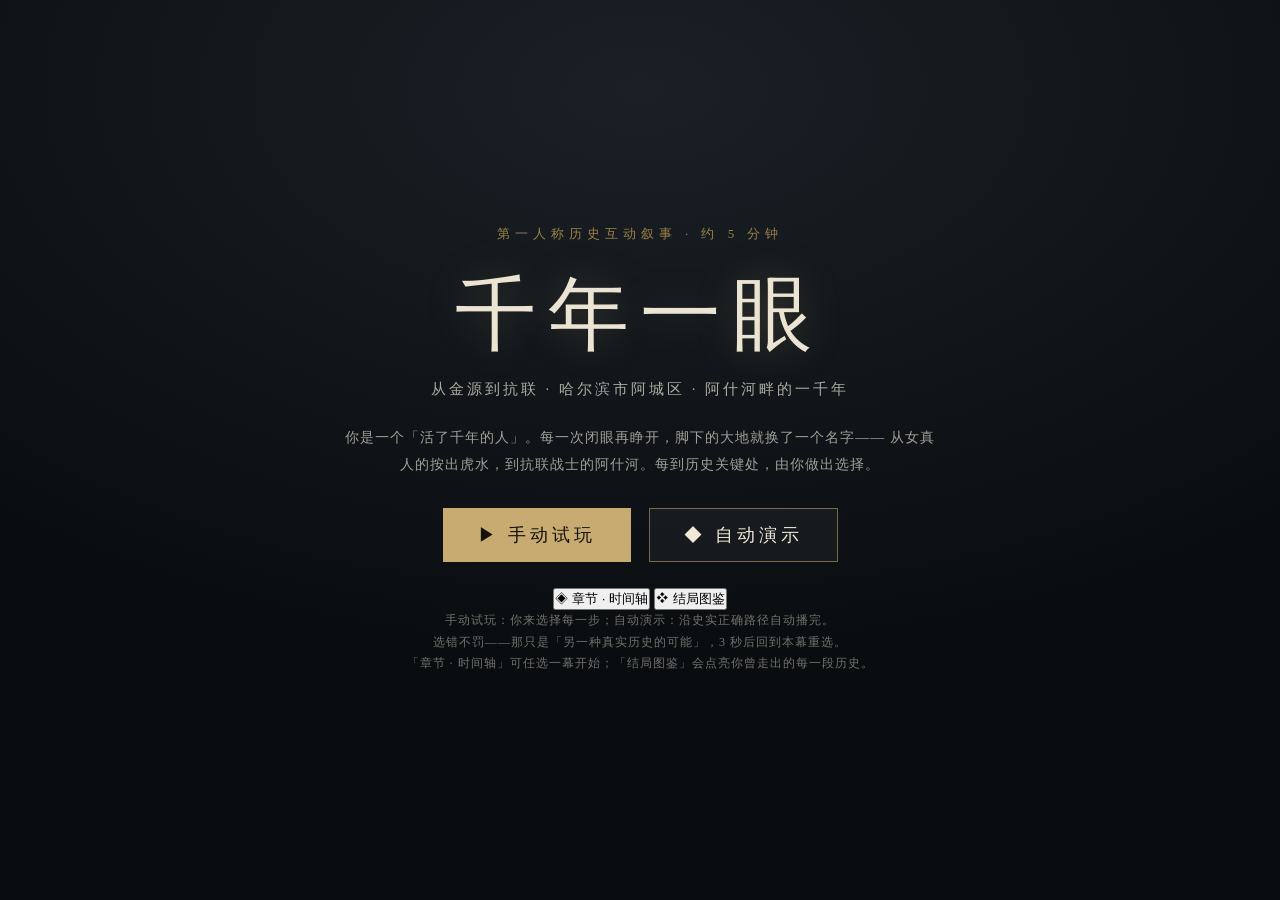
==== commit 890fe124: "fix: remove duplicate act0 titlecard; fix blackout transition flash (cache v5)" ====
--- a/game/index.html
+++ b/game/index.html
@@ -62,8 +62,41 @@
         <button class="bigBtn primary" id="btnManual">▶ 手动试玩</button>
         <button class="bigBtn" id="btnAuto">◆ 自动演示</button>
       </div>
+      <div class="menuSec">
+        <button class="midBtn" id="btnTimeline">◈ 章节 · 时间轴</button>
+        <button class="midBtn" id="btnGallery">❖ 结局图鉴</button>
+      </div>
       <div class="menuTip">手动试玩：你来选择每一步；自动演示：沿史实正确路径自动播完。<br>
-      选错不罚——那只是「另一种真实历史的可能」，3 秒后回到本幕重选。</div>
+      选错不罚——那只是「另一种真实历史的可能」，3 秒后回到本幕重选。<br>
+      「章节 · 时间轴」可任选一幕开始；「结局图鉴」会点亮你曾走出的每一段历史。</div>
+    </div>
+  </div>
+
+  <!-- 第二屏面板：章节时间轴 / 结局图鉴 -->
+  <div class="overlay" id="panelOverlay">
+    <div class="panelBox">
+      <div class="panelHead">
+        <button class="panelBack" id="panelBack">‹ 主菜单</button>
+        <div class="panelTabs">
+          <button class="ptab on" data-tab="timeline">◈ 章节 · 时间轴</button>
+          <button class="ptab" data-tab="gallery">❖ 结局图鉴</button>
+        </div>
+      </div>
+      <div class="panelBody">
+        <div class="pane on" id="paneTimeline"></div>
+        <div class="pane" id="paneGallery"></div>
+      </div>
+    </div>
+  </div>
+
+  <!-- 图鉴回看弹层 -->
+  <div class="overlay" id="viewOverlay">
+    <div class="viewBox">
+      <div id="viewTag"></div>
+      <div id="viewTitle"></div>
+      <div id="viewVoice"></div>
+      <div id="viewFact"></div>
+      <div id="viewHint">点击任意处返回</div>
     </div>
   </div>
 
@@ -90,7 +123,7 @@
   </div>
 </div>
 
-<script src="data.js?v=6"></script>
-<script src="game.js?v=6"></script>
+<script src="data.js?v=10"></script>
+<script src="game.js?v=10"></script>
 </body>
 </html>
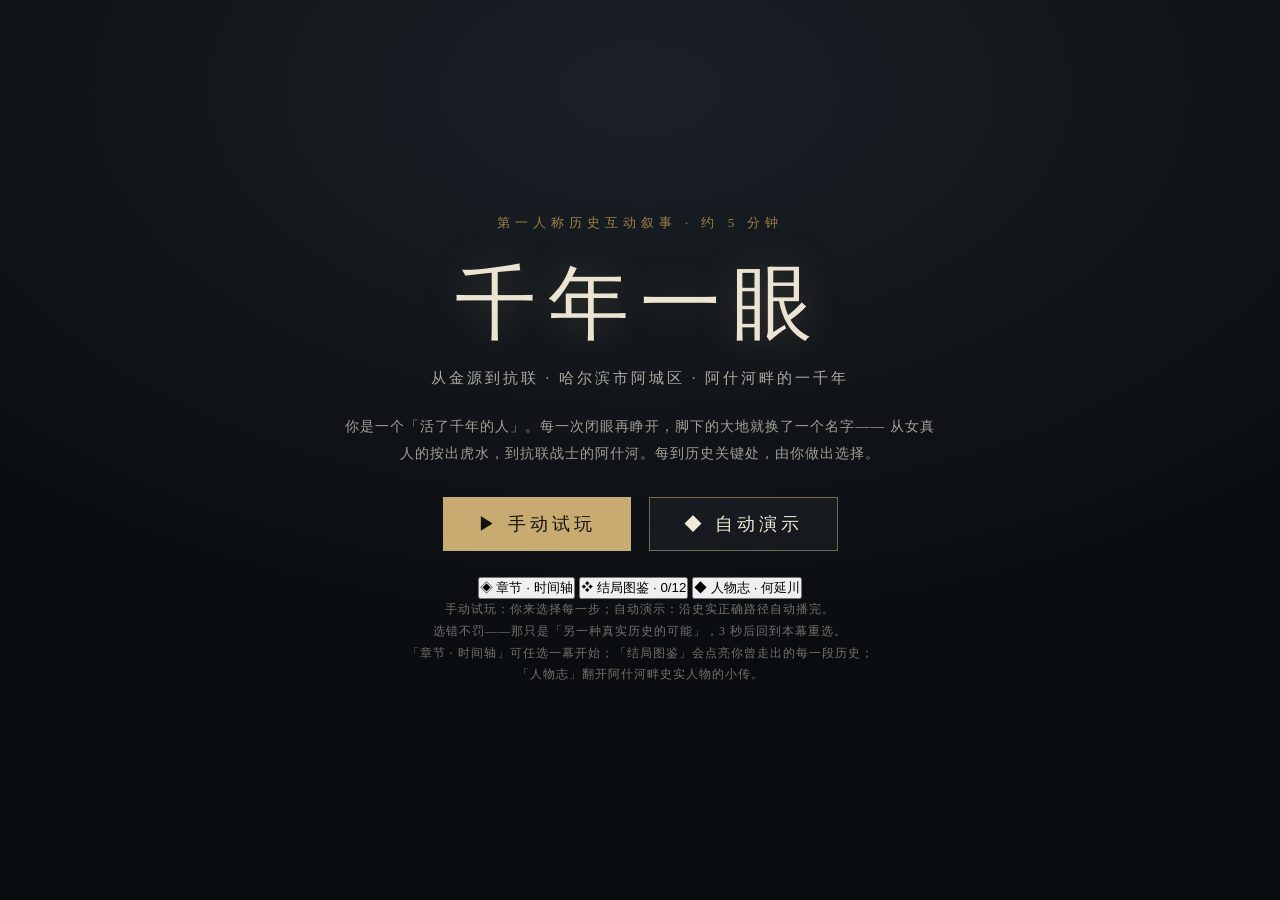
==== commit ccd2a1d0: "feat: in-play pause menu (continue/restart act/timeline/gallery); auto demo keeps direct exit; cache" ====
--- a/game/index.html
+++ b/game/index.html
@@ -7,7 +7,7 @@
 <meta http-equiv="Cache-Control" content="no-cache, no-store, must-revalidate">
 <meta http-equiv="Pragma" content="no-cache">
 <meta http-equiv="Expires" content="0">
-<link rel="stylesheet" href="style.css">
+<link rel="stylesheet" href="style.css?v=15">
 </head>
 <body>
 
@@ -23,19 +23,21 @@
   <div class="bar top"></div>
   <div class="bar bottom"></div>
 
-  <!-- 场景文字区 -->
+  <!-- 场景文字区：台词在对话框中，纯分镜说明为无框浮字 -->
   <section id="scene">
     <div id="actTag"></div>
-    <div id="speaker"></div>
-    <div id="line"></div>
-    <div id="sub"></div>
+    <div id="caption">
+      <div id="speaker"></div>
+      <div id="line"></div>
+      <div id="sub"></div>
+    </div>
   </section>
 
   <!-- HUD -->
   <header id="hud">
     <div id="era" class="mono">— · —</div>
     <div id="modeTag"></div>
-    <button id="restartBtn" title="回到主菜单">主菜单</button>
+    <button id="restartBtn" title="播放菜单">☰ 菜单</button>
   </header>
   <footer id="hudFoot">
     <div id="factbar"></div>
@@ -47,6 +49,26 @@
 
   <!-- 选项区 -->
   <div id="choices"></div>
+
+  <!-- 播放中菜单（手动模式暂停层，不影响现场进度） -->
+  <div class="overlay" id="pauseOverlay">
+    <div class="menuBox">
+      <div class="menuEyebrow">☰ 播放菜单</div>
+      <div id="pauseTitle">—</div>
+      <div id="pauseMeta"></div>
+      <div class="menuBtns">
+        <button class="bigBtn primary" id="btnResume">▶ 继续游戏</button>
+      </div>
+      <div class="menuSec">
+        <button class="midBtn" id="btnPauseRestart">↺ 重新本幕</button>
+        <button class="midBtn" id="btnPauseTimeline">◈ 章节 · 时间轴</button>
+        <button class="midBtn" id="btnPauseGallery">❖ 结局图鉴</button>
+        <button class="midBtn" id="btnPauseMenu">☰ 回到主菜单</button>
+      </div>
+      <div class="menuTip">暂停不会打断当前那句台词——「继续」就回到原文处。<br>
+      「重新本幕」将从本幕标题卡重新开始；Esc 可随时关闭本菜单。</div>
+    </div>
+  </div>
 
   <!-- 主菜单 -->
   <div class="overlay" id="menuOverlay">
@@ -65,10 +87,12 @@
       <div class="menuSec">
         <button class="midBtn" id="btnTimeline">◈ 章节 · 时间轴</button>
         <button class="midBtn" id="btnGallery">❖ 结局图鉴</button>
+        <button class="midBtn" id="btnFigures">◆ 人物志 · 何延川</button>
       </div>
       <div class="menuTip">手动试玩：你来选择每一步；自动演示：沿史实正确路径自动播完。<br>
       选错不罚——那只是「另一种真实历史的可能」，3 秒后回到本幕重选。<br>
-      「章节 · 时间轴」可任选一幕开始；「结局图鉴」会点亮你曾走出的每一段历史。</div>
+      「章节 · 时间轴」可任选一幕开始；「结局图鉴」会点亮你曾走出的每一段历史；<br>
+      「人物志」翻开阿什河畔史实人物的小传。</div>
     </div>
   </div>
 
@@ -80,11 +104,13 @@
         <div class="panelTabs">
           <button class="ptab on" data-tab="timeline">◈ 章节 · 时间轴</button>
           <button class="ptab" data-tab="gallery">❖ 结局图鉴</button>
+          <button class="ptab" data-tab="figures">◆ 人物志</button>
         </div>
       </div>
       <div class="panelBody">
         <div class="pane on" id="paneTimeline"></div>
         <div class="pane" id="paneGallery"></div>
+        <div class="pane" id="paneFigures"></div>
       </div>
     </div>
   </div>
@@ -121,9 +147,16 @@
       <div class="creditFoot">哈尔滨市阿城区 · 金源文化 · 东北抗联文化<br>《千年一眼：从金源到抗联》· 大学生创新创业大赛演示版</div>
     </div>
   </div>
+
+  <!-- 手机竖屏提示（横屏适配） -->
+  <div id="rotateOverlay">
+    <div class="rotIcon">↻</div>
+    <div class="rotTitle">请横置手机</div>
+    <div class="rotSub">本作按横屏打造，旋转屏幕后自动进入游戏界面</div>
+  </div>
 </div>
 
-<script src="data.js?v=10"></script>
-<script src="game.js?v=10"></script>
+<script src="data.js?v=15"></script>
+<script src="game.js?v=15"></script>
 </body>
 </html>
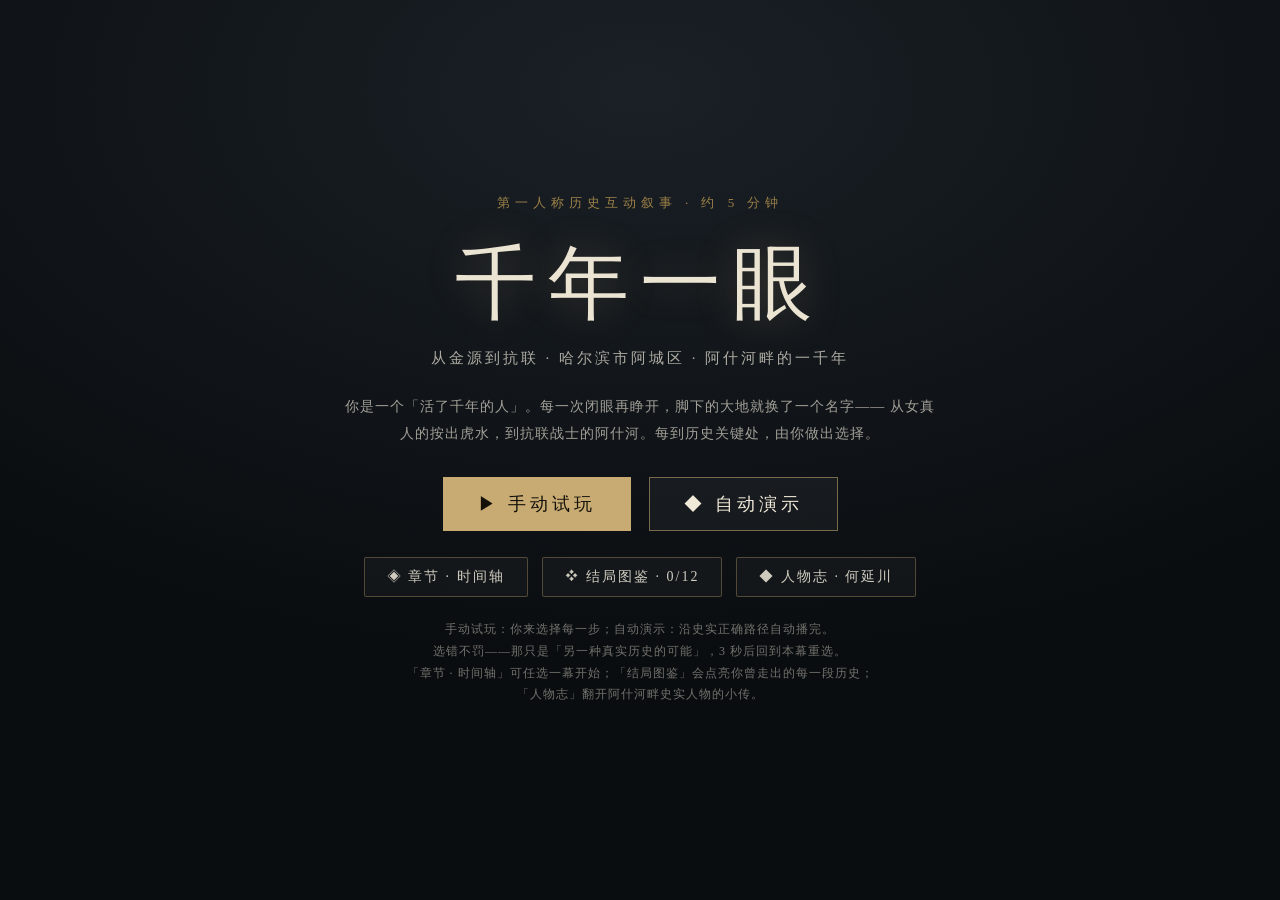
==== commit 1ecc8af5: "feat: script revision (Acheng / He Yanchuan arc, rewritten final dialogue) + richer in-play pause me" ====
--- a/game/index.html
+++ b/game/index.html
@@ -7,7 +7,7 @@
 <meta http-equiv="Cache-Control" content="no-cache, no-store, must-revalidate">
 <meta http-equiv="Pragma" content="no-cache">
 <meta http-equiv="Expires" content="0">
-<link rel="stylesheet" href="style.css?v=15">
+<link rel="stylesheet" href="style.css?v=16">
 </head>
 <body>
 
@@ -50,23 +50,41 @@
   <!-- 选项区 -->
   <div id="choices"></div>
 
-  <!-- 播放中菜单（手动模式暂停层，不影响现场进度） -->
+  <!-- 播放中菜单（手动/自动通用暂停层：冻结推进计时与逐字，恢复后无缝继续） -->
   <div class="overlay" id="pauseOverlay">
     <div class="menuBox">
       <div class="menuEyebrow">☰ 播放菜单</div>
       <div id="pauseTitle">—</div>
       <div id="pauseMeta"></div>
+      <div id="pauseProg"></div>
       <div class="menuBtns">
         <button class="bigBtn primary" id="btnResume">▶ 继续游戏</button>
       </div>
-      <div class="menuSec">
+      <div class="menuSec" id="pauseQuick">
         <button class="midBtn" id="btnPauseRestart">↺ 重新本幕</button>
-        <button class="midBtn" id="btnPauseTimeline">◈ 章节 · 时间轴</button>
-        <button class="midBtn" id="btnPauseGallery">❖ 结局图鉴</button>
-        <button class="midBtn" id="btnPauseMenu">☰ 回到主菜单</button>
+        <button class="midBtn" id="btnPauseActs">◈ 跳到某一幕</button>
+        <button class="midBtn" id="btnRecall">↩ 回看本幕台词</button>
+        <button class="midBtn" id="btnPrefs">☰ 播放偏好</button>
       </div>
-      <div class="menuTip">暂停不会打断当前那句台词——「继续」就回到原文处。<br>
-      「重新本幕」将从本幕标题卡重新开始；Esc 可随时关闭本菜单。</div>
+      <div class="pzPane" id="pzActs">
+        <div class="pzHead">◈ 跳到某一幕 · 从该幕开头重新播放</div>
+        <div class="pzBody" id="pzActList"></div>
+      </div>
+      <div class="pzPane" id="pzRecall">
+        <div class="pzHead">↩ 本幕已播台词（含抉择提问）</div>
+        <div class="pzBody" id="pzRecallList"></div>
+      </div>
+      <div class="pzPane" id="pzPrefs">
+        <div class="pzHead">☰ 播放偏好 · 即时生效并自动记忆</div>
+        <div class="pzBody" id="pzPrefsBox"></div>
+      </div>
+      <div class="menuSec" id="pauseLinks">
+        <button class="midBtn slim" id="btnPauseTimeline">◈ 章节 · 时间轴</button>
+        <button class="midBtn slim" id="btnPauseGallery">❖ 结局图鉴</button>
+        <button class="midBtn slim" id="btnPauseMenu">☰ 回到主菜单</button>
+      </div>
+      <div class="menuTip">暂停时自动演示的推进计时与逐字都会被冻结——「继续」就回到暂停处。<br>
+      「重新本幕」从本幕标题卡重来；Esc 可随时打开 / 关闭本菜单。</div>
     </div>
   </div>
 
@@ -156,7 +174,7 @@
   </div>
 </div>
 
-<script src="data.js?v=15"></script>
-<script src="game.js?v=15"></script>
+<script src="data.js?v=16"></script>
+<script src="game.js?v=16"></script>
 </body>
 </html>
--- a/game/style.css
+++ b/game/style.css
@@ -127,7 +127,7 @@
   #plaque { display: none; }
 }
 
-/* ---------- 场景文字 ---------- */
+/* ---------- 场景文字（对话/字幕） ---------- */
 #scene {
   position: absolute;
   inset: calc(var(--scene-t) + var(--safe-t)) max(var(--side-pad), var(--safe-r))
@@ -136,17 +136,35 @@
   display: flex; flex-direction: column; justify-content: flex-end; align-items: center;
   text-align: center; pointer-events: none;
 }
-#actTag { margin-bottom: 3vh; font-size: 13px; letter-spacing: 6px; color: rgba(216,185,122,.85); text-shadow: 0 2px 8px #000; }
-#speaker { font-size: 17px; letter-spacing: 4px; color: var(--gold); margin-bottom: 1.2vh; text-shadow: 0 2px 6px #000; opacity: 0; transition: opacity .5s; }
+#actTag { margin-bottom: 2.2vh; font-size: 13px; letter-spacing: 6px; color: rgba(216,185,122,.85); text-shadow: 0 2px 8px #000; }
+
+/* 字幕对话框：台词帧套 AVG 式底部面板；纯分镜说明降级为无框浮字 */
+#caption { position: relative; display: none; flex-direction: column; align-items: center; width: min(88vw, 1080px); box-sizing: border-box; }
+#caption.box {
+  display: flex;
+  padding: 14px clamp(18px, 3vw, 34px) 12px;
+  background: linear-gradient(180deg, rgba(10,13,17,.52) 0%, rgba(7,9,12,.84) 100%);
+  border: 1px solid rgba(216,185,122,.34);
+  border-radius: 16px;
+  box-shadow: 0 10px 32px rgba(0,0,0,.42), inset 0 1px 0 rgba(255,255,255,.05);
+  backdrop-filter: blur(6px); -webkit-backdrop-filter: blur(6px);
+  pointer-events: auto; cursor: pointer;
+  animation: captionIn .28s ease;
+}
+#caption.box::before {
+  content: ""; position: absolute; top: -1px; left: 50%; transform: translateX(-50%);
+  width: 46%; height: 1px;
+  background: linear-gradient(90deg, transparent, rgba(216,185,122,.9), transparent);
+  pointer-events: none;
+}
+#caption.plain { display: flex; width: min(78vw, 900px); pointer-events: auto; cursor: pointer; }
+@keyframes captionIn { from { opacity: 0; transform: translateY(10px); } to { opacity: 1; transform: translateY(0); } }
+
+#speaker { font-size: 15px; letter-spacing: 5px; color: var(--gold); margin-bottom: .8vh; text-shadow: 0 2px 6px #000; opacity: 0; transition: opacity .5s; }
 #speaker::before { content: "▍"; margin-right: 6px; }
 #speaker.show { opacity: 1; }
-#line {
-  max-width: min(86vw, 1200px); font-size: clamp(20px, 3.6vh, 34px); line-height: 1.7;
-  letter-spacing: 2px; min-height: 2.2em; color: #f7f1e3;
-  text-shadow: 0 2px 14px rgba(0,0,0,.85), 0 0 30px rgba(0,0,0,.45);
-  cursor: pointer;
-}
-#sub { margin-top: 2.2vh; font-size: 13px; letter-spacing: 2px; color: rgba(240,235,220,.55); text-shadow: 0 1px 5px #000; min-height: 2em; max-width: min(70vw, 900px); }
+#line { max-width: min(86vw, 1180px); font-size: clamp(19px, 3.4vh, 32px); line-height: 1.65; letter-spacing: 2px; min-height: 2.2em; color: #f7f1e3; text-shadow: 0 2px 14px rgba(0,0,0,.9), 0 0 30px rgba(0,0,0,.5); cursor: pointer; }
+#sub { margin-top: .9vh; font-size: 12.5px; letter-spacing: 2px; color: rgba(240,235,220,.55); text-shadow: 0 1px 5px #000; min-height: 1.8em; max-width: min(70vw, 860px); }
 
 /* ---------- 继续按钮 ---------- */
 #nextBtn {
@@ -204,6 +222,12 @@
 
 /* 主菜单 */
 #menuOverlay { background: radial-gradient(110% 90% at 50% 10%, #1a2026 0%, #0a0d10 70%); z-index: 30; }
+/* 播放中暂停菜单（层级高于“继续”按钮 25，低于主菜单 30） */
+#pauseOverlay { background: radial-gradient(120% 100% at 50% 0%, rgba(16,21,27,.9) 0%, rgba(7,10,13,.85) 100%); z-index: 28; }
+#pauseTitle { font-size: clamp(21px, 4.6vh, 36px); letter-spacing: .12em; color: var(--paper); text-shadow: 0 0 34px rgba(216,185,122,.32); margin-bottom: 6px; }
+#pauseMeta { font-size: 13px; letter-spacing: 3px; color: rgba(240,235,220,.6); margin-bottom: 24px; }
+#pauseOverlay .menuSec { gap: 12px; }
+#pauseOverlay .menuTip { margin-top: 2px; }
 .menuBox { text-align: center; max-width: 680px; padding: 20px; width: min(94vw, 680px); }
 .menuEyebrow { font-size: 13px; letter-spacing: 5px; color: var(--gold-dim); margin-bottom: 18px; }
 .menuTitle { font-size: clamp(46px, 9vh, 84px); letter-spacing: .14em; font-weight: normal; color: var(--paper); text-shadow: 0 0 40px rgba(216,185,122,.25); margin-bottom: 10px; }
@@ -215,6 +239,140 @@
 .bigBtn.primary { background: rgba(216,185,122,.92); color: #14100a; border-color: transparent; }
 .bigBtn.primary:hover { background: var(--gold); }
 .menuTip { font-size: 12px; line-height: 1.8; color: rgba(240,235,220,.45); letter-spacing: 1px; }
+
+/* 主菜单次级按钮（章节/图鉴入口） */
+.menuSec { display: flex; gap: 14px; justify-content: center; flex-wrap: wrap; margin-bottom: 22px; }
+.midBtn {
+  font-family: inherit; font-size: 14px; letter-spacing: 2px; padding: 10px 22px; cursor: pointer;
+  color: rgba(240,235,220,.85); background: rgba(255,255,255,.03);
+  border: 1px solid rgba(216,185,122,.32); transition: all .2s; border-radius: 2px;
+}
+.midBtn:hover { border-color: var(--gold); background: rgba(216,185,122,.12); color: #fff; }
+
+/* 第二屏面板 */
+#panelOverlay { background: radial-gradient(120% 100% at 50% 0%, #12171c 0%, #05070a 85%); z-index: 40; }
+.panelBox {
+  margin: auto; width: min(94vw, 960px); height: min(86vh, 760px);
+  display: flex; flex-direction: column;
+  border: 1px solid rgba(216,185,122,.25); background: rgba(8,10,13,.85);
+  box-shadow: 0 24px 90px rgba(0,0,0,.7); overflow: hidden;
+}
+.panelHead {
+  flex: none; display: flex; align-items: center; justify-content: space-between;
+  padding: 14px 20px; border-bottom: 1px solid rgba(216,185,122,.16); gap: 12px;
+}
+.panelBack {
+  font-family: inherit; font-size: 13px; letter-spacing: 2px; cursor: pointer;
+  color: rgba(240,235,220,.8); background: transparent; border: 1px solid rgba(255,255,255,.18);
+  padding: 7px 16px; transition: all .2s; border-radius: 2px; flex: none;
+}
+.panelBack:hover { border-color: var(--gold); color: #fff; }
+.panelTabs { display: flex; gap: 10px; flex-wrap: wrap; justify-content: center; }
+.ptab {
+  font-family: inherit; font-size: 14px; letter-spacing: 2px; cursor: pointer;
+  color: rgba(240,235,220,.55); background: rgba(255,255,255,.03);
+  border: 1px solid transparent; padding: 8px 20px; transition: all .2s; border-radius: 2px;
+}
+.ptab:hover { color: #fff; border-color: rgba(216,185,122,.35); }
+.ptab.on { color: #14100a; background: var(--gold); border-color: transparent; }
+.panelBody { flex: 1; overflow: hidden; position: relative; }
+.pane { position: absolute; inset: 0; overflow-y: auto; padding: 22px 26px; box-sizing: border-box; display: none; }
+.pane.on { display: block; }
+.pane::-webkit-scrollbar { width: 6px; }
+.pane::-webkit-scrollbar-thumb { background: rgba(216,185,122,.35); }
+
+/* 时间轴（章节直达） */
+.tlWrap { position: relative; padding: 4px 0 10px 0; }
+.tlHint { font-size: 12px; letter-spacing: 1px; color: rgba(240,235,220,.45); margin-bottom: 20px; line-height: 1.8; }
+.tlItem {
+  display: flex; align-items: center; gap: 16px; padding: 14px 10px;
+  border-bottom: 1px dashed rgba(216,185,122,.12); position: relative;
+}
+.tlItem:last-child { border-bottom: none; }
+.tlDot {
+  flex: none; width: 13px; height: 13px; border-radius: 50%; background: var(--gold);
+  box-shadow: 0 0 10px rgba(216,185,122,.8); margin-left: 4px;
+}
+.tlEra { flex: none; width: 180px; font-size: 21px; letter-spacing: 1px; color: var(--gold); font-family: Consolas, Menlo, monospace; }
+.tlInfo { flex: 1; min-width: 0; text-align: left; }
+.tlTitle { font-size: 16px; letter-spacing: 2px; color: #f5efe0; margin-bottom: 3px; }
+.tlSub { font-size: 12px; letter-spacing: 1px; color: rgba(240,235,220,.5); line-height: 1.6; }
+.tlStart { flex: none; display: flex; flex-direction: column; gap: 7px; }
+.tlStart .midBtn { font-size: 12px; letter-spacing: 2px; padding: 6px 14px; white-space: nowrap; }
+
+/* 图鉴 */
+.galTop { display: flex; align-items: baseline; justify-content: space-between; flex-wrap: wrap; gap: 10px; margin-bottom: 20px; }
+.galTopTitle { font-size: 17px; letter-spacing: 3px; color: #f5efe0; }
+.galTopCount { font-size: 13px; letter-spacing: 2px; color: var(--gold); }
+.galGrid { display: grid; grid-template-columns: repeat(auto-fill, minmax(240px, 1fr)); gap: 12px; }
+.galCard {
+  background: rgba(255,255,255,.035); border: 1px solid rgba(216,185,122,.22);
+  padding: 14px 16px; cursor: pointer; transition: all .2s; text-align: left;
+  border-radius: 3px; display: flex; flex-direction: column; gap: 8px; min-height: 92px;
+}
+.galCard:hover { background: rgba(216,185,122,.1); border-color: var(--gold); transform: translateY(-2px); }
+.galCard.locked { opacity: .4; cursor: default; filter: grayscale(.7); }
+.galCard.locked:hover { background: rgba(255,255,255,.035); border-color: rgba(216,185,122,.22); transform: none; }
+.galEra { font-size: 11px; letter-spacing: 2px; color: var(--gold-dim); font-family: Consolas, Menlo, monospace; }
+.galTag { font-size: 19px; letter-spacing: 3px; color: #f5efe0; }
+.galAct { font-size: 12px; letter-spacing: 1px; color: rgba(240,235,220,.6); line-height: 1.7; }
+.galEmpty { font-size: 14px; letter-spacing: 1px; color: rgba(240,235,220,.5); line-height: 2; padding: 20px 0; }
+
+/* 人物志 */
+.figPills { display: flex; gap: 8px; margin-bottom: 18px; flex-wrap: wrap; }
+.figPill {
+  font-family: inherit; font-size: 13px; letter-spacing: 2px; padding: 6px 16px; cursor: pointer;
+  color: rgba(240,235,220,.6); background: transparent; border: 1px solid rgba(216,185,122,.35);
+  transition: all .2s; border-radius: 2px;
+}
+.figPill:hover { color: #fff; border-color: var(--gold); }
+.figPill.on { color: #14100a; background: var(--gold); border-color: transparent; }
+.figBox {
+  position: relative; padding: 2px 0 4px 22px; margin-left: 6px;
+  border-left: 1px solid rgba(216,185,122,.28);
+}
+.figBox::before {
+  content: ""; position: absolute; left: -4px; top: 8px; width: 7px; height: 7px;
+  border-radius: 50%; background: var(--gold); box-shadow: 0 0 8px rgba(216,185,122,.9);
+}
+.figHero { display: flex; align-items: baseline; gap: 20px; flex-wrap: wrap; margin-bottom: 16px; }
+.figName { font-size: 32px; letter-spacing: .16em; color: #f5efe0; text-shadow: 0 0 24px rgba(216,185,122,.25); }
+.figMeta { font-size: 12px; letter-spacing: 1px; line-height: 1.9; color: var(--gold-dim); font-family: Consolas, Menlo, monospace; }
+.figIntro {
+  font-size: 14px; line-height: 2; letter-spacing: 1px; color: rgba(247,241,227,.92);
+  margin: 6px 0 20px; padding: 14px 18px; background: rgba(216,185,122,.06);
+  border-left: 3px solid var(--gold-dim);
+}
+.figTimeline { display: flex; flex-direction: column; }
+.figNode { display: flex; gap: 22px; padding: 13px 0 13px 6px; border-bottom: 1px dashed rgba(216,185,122,.14); }
+.figNode:last-child { border-bottom: none; }
+.figYear {
+  flex: none; width: 128px; font-family: Consolas, Menlo, monospace;
+  font-size: 19px; letter-spacing: 1px; color: var(--gold); padding-top: 3px;
+}
+.figBody { flex: 1; min-width: 0; text-align: left; }
+.figT { font-size: 15px; letter-spacing: 2px; color: #f5efe0; margin-bottom: 4px; }
+.figD { font-size: 13px; line-height: 1.9; letter-spacing: 1px; color: rgba(240,235,220,.62); }
+.figLegacy {
+  margin-top: 16px; font-size: 14px; line-height: 2; letter-spacing: 1px; color: #f0ead9;
+  padding: 16px 18px; background: rgba(216,185,122,.05); border-left: 3px solid var(--red);
+}
+.figFact { margin-top: 16px; font-size: 11px; letter-spacing: 1px; line-height: 1.9; color: rgba(216,185,122,.55); }
+@media (max-width: 600px) {
+  .figName { font-size: 24px; }
+  .figYear { width: 84px; font-size: 15px; }
+  .figNode { gap: 12px; }
+  .figBox { padding-left: 16px; }
+}
+
+/* 图鉴回看弹层 */
+#viewOverlay { background: transparent; z-index: 41; }
+.viewBox { text-align: center; padding: 0 max(6vw, var(--safe-l)) 0 max(6vw, var(--safe-r)); width: 100%; box-sizing: border-box; }
+#viewTag { display: inline-block; font-size: 12px; letter-spacing: 3px; padding: 3px 14px; border: 1px solid rgba(216,185,122,.6); color: var(--gold); margin-bottom: 26px; }
+#viewTitle { font-size: clamp(30px, 6vh, 54px); letter-spacing: .2em; color: #f5efe0; margin-bottom: 28px; text-shadow: 0 3px 20px #000; }
+#viewVoice { font-size: clamp(15px, 2.4vh, 22px); line-height: 2; letter-spacing: 2px; color: rgba(247,241,227,.94); text-shadow: 0 2px 12px #000; }
+#viewFact { margin-top: 24px; font-size: 13px; letter-spacing: 1px; line-height: 1.9; color: rgba(240,235,220,.55); }
+#viewHint { margin-top: 34px; font-size: 12px; letter-spacing: 2px; color: rgba(240,235,220,.4); }
 
 /* 转场 */
 #transitionOverlay { background: #000; }
@@ -275,8 +433,31 @@
   .menuIntro { margin-bottom: 18px; }
   .menuBtns { margin-bottom: 14px; }
   .bigBtn { padding: 10px 26px; font-size: 16px; }
+  .panelBox { height: min(94vh, 560px); }
+  .tlEra { width: 140px; font-size: 17px; }
+  .tlStart .midBtn { padding: 5px 10px; font-size: 11px; }
   #endingVoice { min-height: 2em; }
   #endingCount { margin-top: 16px; }
+}
+/* 扁窗 / 横屏手机：字幕对话框高度压缩，避免压画面 */
+@media (orientation: landscape) and (max-height: 560px) {
+  #caption.box { padding: 9px 16px 7px; border-radius: 12px; }
+  #speaker { font-size: 13.5px; margin-bottom: .4vh; letter-spacing: 4px; }
+  #line { line-height: 1.5; min-height: 1.5em; }
+  #sub { min-height: 1.4em; margin-top: .4vh; }
+  #actTag { margin-bottom: 1.2vh; }
+}
+
+/* 手机竖屏：面板铺满视口、内容纵向紧凑 */
+@media (max-width: 600px) {
+  .panelBox { width: 100vw; height: 100vh; height: 100dvh; border: none; }
+  .panelHead { flex-direction: column; gap: 8px; padding: 12px 10px; }
+  .ptab { font-size: 13px; padding: 7px 14px; }
+  .pane { padding: 14px 12px; }
+  .tlItem { flex-wrap: wrap; gap: 10px; }
+  .tlEra { width: 100%; font-size: 18px; }
+  .tlStart { flex-direction: row; margin-left: 29px; }
+  .galGrid { grid-template-columns: 1fr; }
 }
 
 /* 桌面很小的独立窗口（如 <400×520）：整体缩小留白，保证不溢出 */
@@ -294,3 +475,34 @@
   .bigBtn { padding: 10px 20px; font-size: 15px; }
   .menuBtns { gap: 10px; margin-bottom: 12px; }
 }
+
+/* ================= 手机横屏适配 ================= */
+
+/* 竖屏提示层（默认隐藏） */
+#rotateOverlay {
+  position: absolute; inset: 0; z-index: 60;
+  display: flex; flex-direction: column; align-items: center; justify-content: center;
+  gap: 16px; text-align: center; padding: 0 10vw;
+  background: radial-gradient(120% 100% at 50% 0%, #14181d 0%, #05070a 85%);
+  opacity: 0; pointer-events: none; transition: opacity .4s ease;
+}
+.rotIcon { font-size: 60px; color: var(--gold); animation: rotHint 2.4s ease-in-out infinite; filter: drop-shadow(0 0 18px rgba(216,185,122,.4)); }
+@keyframes rotHint { 0%, 18% { transform: rotate(0deg); } 72%, 100% { transform: rotate(90deg); } }
+.rotTitle { font-size: clamp(22px, 5vh, 34px); letter-spacing: .3em; text-indent: .3em; color: #f5efe0; }
+.rotSub { font-size: 13px; letter-spacing: 2px; line-height: 2; color: rgba(240,235,220,.55); }
+
+/* 仅“触屏 + 窄视口 + 竖屏”时亮起（手机竖屏）；桌面窗口旋转不受影响 */
+@media (orientation: portrait) and (pointer: coarse) and (max-width: 600px) {
+  #rotateOverlay { opacity: 1; pointer-events: auto; }
+}
+
+/* 手机横屏：顶部 HUD 纳入刘海安全区、去掉底部史实栏以免挤压文字 */
+@media (orientation: landscape) and (pointer: coarse) and (max-width: 960px) {
+  #hud { top: calc(var(--hud-t) + var(--safe-t)); }
+  #factbar { display: none; }
+  #plaque { display: none; }
+  #actTag { margin-bottom: 1.6vh; }
+  #scene { justify-content: flex-end; }
+  #choices { right: max(4vw, var(--safe-r)); }
+  #nextBtn { right: max(4vw, var(--safe-r)); }
+}
